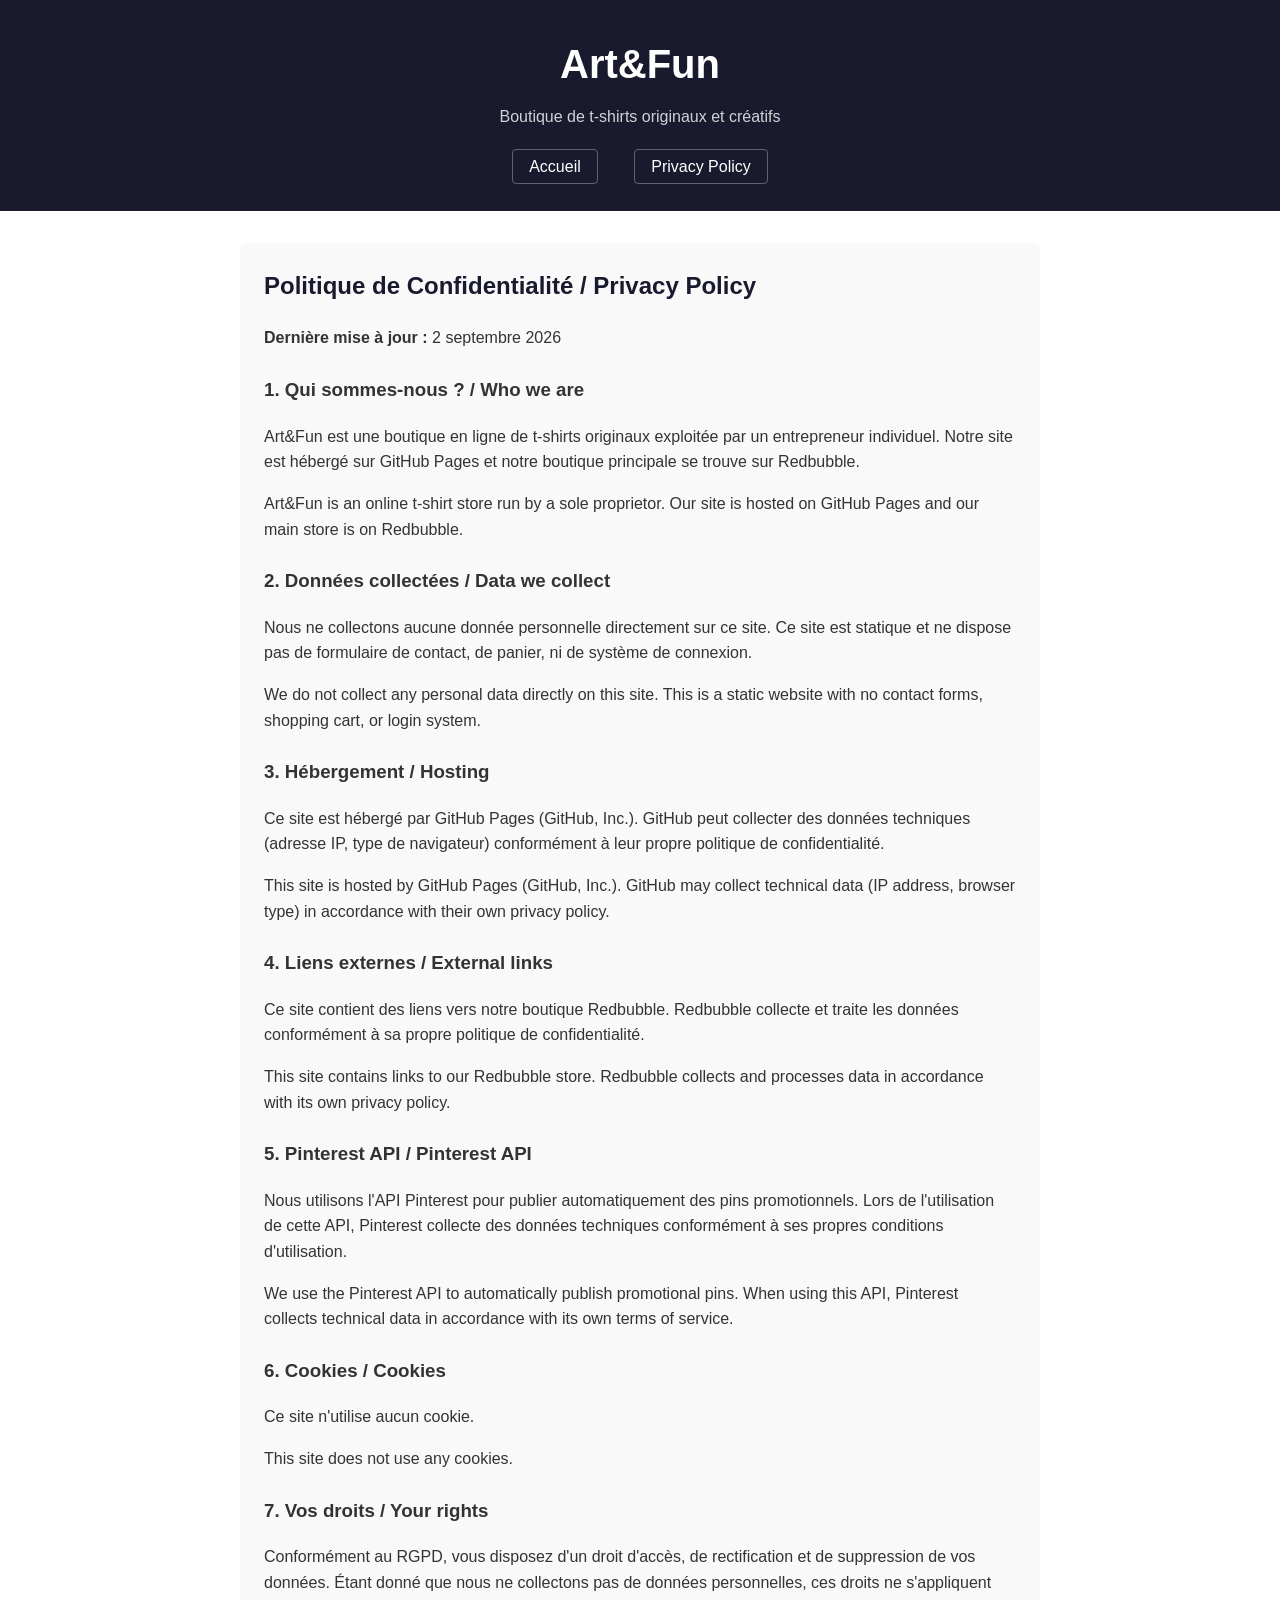
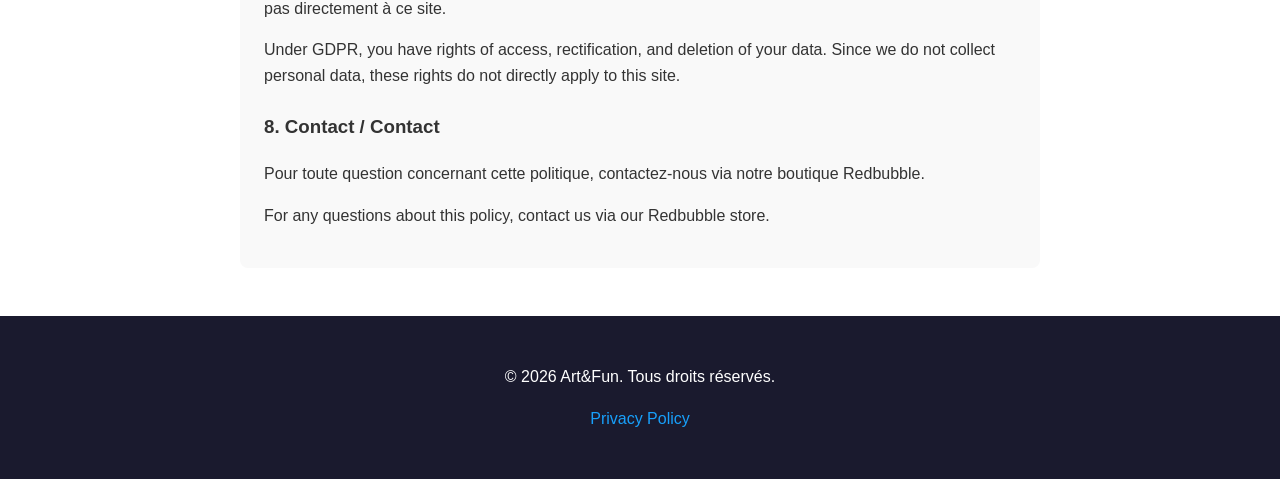
==== privacy.html @ b07b4be9 "Initial commit: Art&Fun website with privacy policy" ====
<!DOCTYPE html>
<html lang="fr">
<head>
    <meta charset="UTF-8">
    <meta name="viewport" content="width=device-width, initial-scale=1.0">
    <title>Privacy Policy — Art&Fun</title>
    <link rel="stylesheet" href="style.css">
</head>
<body>
    <header>
        <h1>Art&Fun</h1>
        <p>Boutique de t-shirts originaux et créatifs</p>
        <nav>
            <a href="index.html">Accueil</a>
            <a href="privacy.html">Privacy Policy</a>
        </nav>
    </header>
    <main>
        <section>
            <h2>Politique de Confidentialité / Privacy Policy</h2>
            <p><strong>Dernière mise à jour :</strong> 2 septembre 2026</p>

            <h3>1. Qui sommes-nous ? / Who we are</h3>
            <p>Art&Fun est une boutique en ligne de t-shirts originaux exploitée par un entrepreneur individuel. Notre site est hébergé sur GitHub Pages et notre boutique principale se trouve sur Redbubble.</p>
            <p>Art&Fun is an online t-shirt store run by a sole proprietor. Our site is hosted on GitHub Pages and our main store is on Redbubble.</p>

            <h3>2. Données collectées / Data we collect</h3>
            <p>Nous ne collectons aucune donnée personnelle directement sur ce site. Ce site est statique et ne dispose pas de formulaire de contact, de panier, ni de système de connexion.</p>
            <p>We do not collect any personal data directly on this site. This is a static website with no contact forms, shopping cart, or login system.</p>

            <h3>3. Hébergement / Hosting</h3>
            <p>Ce site est hébergé par GitHub Pages (GitHub, Inc.). GitHub peut collecter des données techniques (adresse IP, type de navigateur) conformément à leur propre politique de confidentialité.</p>
            <p>This site is hosted by GitHub Pages (GitHub, Inc.). GitHub may collect technical data (IP address, browser type) in accordance with their own privacy policy.</p>

            <h3>4. Liens externes / External links</h3>
            <p>Ce site contient des liens vers notre boutique Redbubble. Redbubble collecte et traite les données conformément à sa propre politique de confidentialité.</p>
            <p>This site contains links to our Redbubble store. Redbubble collects and processes data in accordance with its own privacy policy.</p>

            <h3>5. Pinterest API / Pinterest API</h3>
            <p>Nous utilisons l'API Pinterest pour publier automatiquement des pins promotionnels. Lors de l'utilisation de cette API, Pinterest collecte des données techniques conformément à ses propres conditions d'utilisation.</p>
            <p>We use the Pinterest API to automatically publish promotional pins. When using this API, Pinterest collects technical data in accordance with its own terms of service.</p>

            <h3>6. Cookies / Cookies</h3>
            <p>Ce site n'utilise aucun cookie.</p>
            <p>This site does not use any cookies.</p>

            <h3>7. Vos droits / Your rights</h3>
            <p>Conformément au RGPD, vous disposez d'un droit d'accès, de rectification et de suppression de vos données. Étant donné que nous ne collectons pas de données personnelles, ces droits ne s'appliquent pas directement à ce site.</p>
            <p>Under GDPR, you have rights of access, rectification, and deletion of your data. Since we do not collect personal data, these rights do not directly apply to this site.</p>

            <h3>8. Contact / Contact</h3>
            <p>Pour toute question concernant cette politique, contactez-nous via notre boutique Redbubble.</p>
            <p>For any questions about this policy, contact us via our Redbubble store.</p>
        </section>
    </main>
    <footer>
        <p>© 2026 Art&Fun. Tous droits réservés.</p>
        <p><a href="privacy.html">Privacy Policy</a></p>
    </footer>
</body>
</html>
---- style.css ----
body {
    font-family: 'Segoe UI', Tahoma, Geneva, Verdana, sans-serif;
    margin: 0;
    padding: 0;
    line-height: 1.6;
    color: #333;
}

header {
    background: #1a1a2e;
    color: white;
    padding: 2rem;
    text-align: center;
}

header h1 {
    margin: 0;
    font-size: 2.5rem;
}

header p {
    margin: 0.5rem 0 0;
    opacity: 0.8;
}

nav {
    margin-top: 1.5rem;
}

nav a {
    color: white;
    text-decoration: none;
    margin: 0 1rem;
    padding: 0.5rem 1rem;
    border: 1px solid rgba(255,255,255,0.3);
    border-radius: 4px;
    transition: all 0.3s;
}

nav a:hover {
    background: rgba(255,255,255,0.2);
}

main {
    max-width: 800px;
    margin: 2rem auto;
    padding: 0 1rem;
}

section {
    margin-bottom: 2rem;
    padding: 1.5rem;
    background: #f9f9f9;
    border-radius: 8px;
}

section h2 {
    color: #1a1a2e;
    margin-top: 0;
}

section h3 {
    color: #333;
    margin-top: 1.5rem;
}

a {
    color: #18a0fb;
    text-decoration: none;
}

a:hover {
    text-decoration: underline;
}

footer {
    text-align: center;
    padding: 2rem;
    background: #1a1a2e;
    color: white;
    margin-top: 3rem;
}

footer a {
    color: #18a0fb;
}
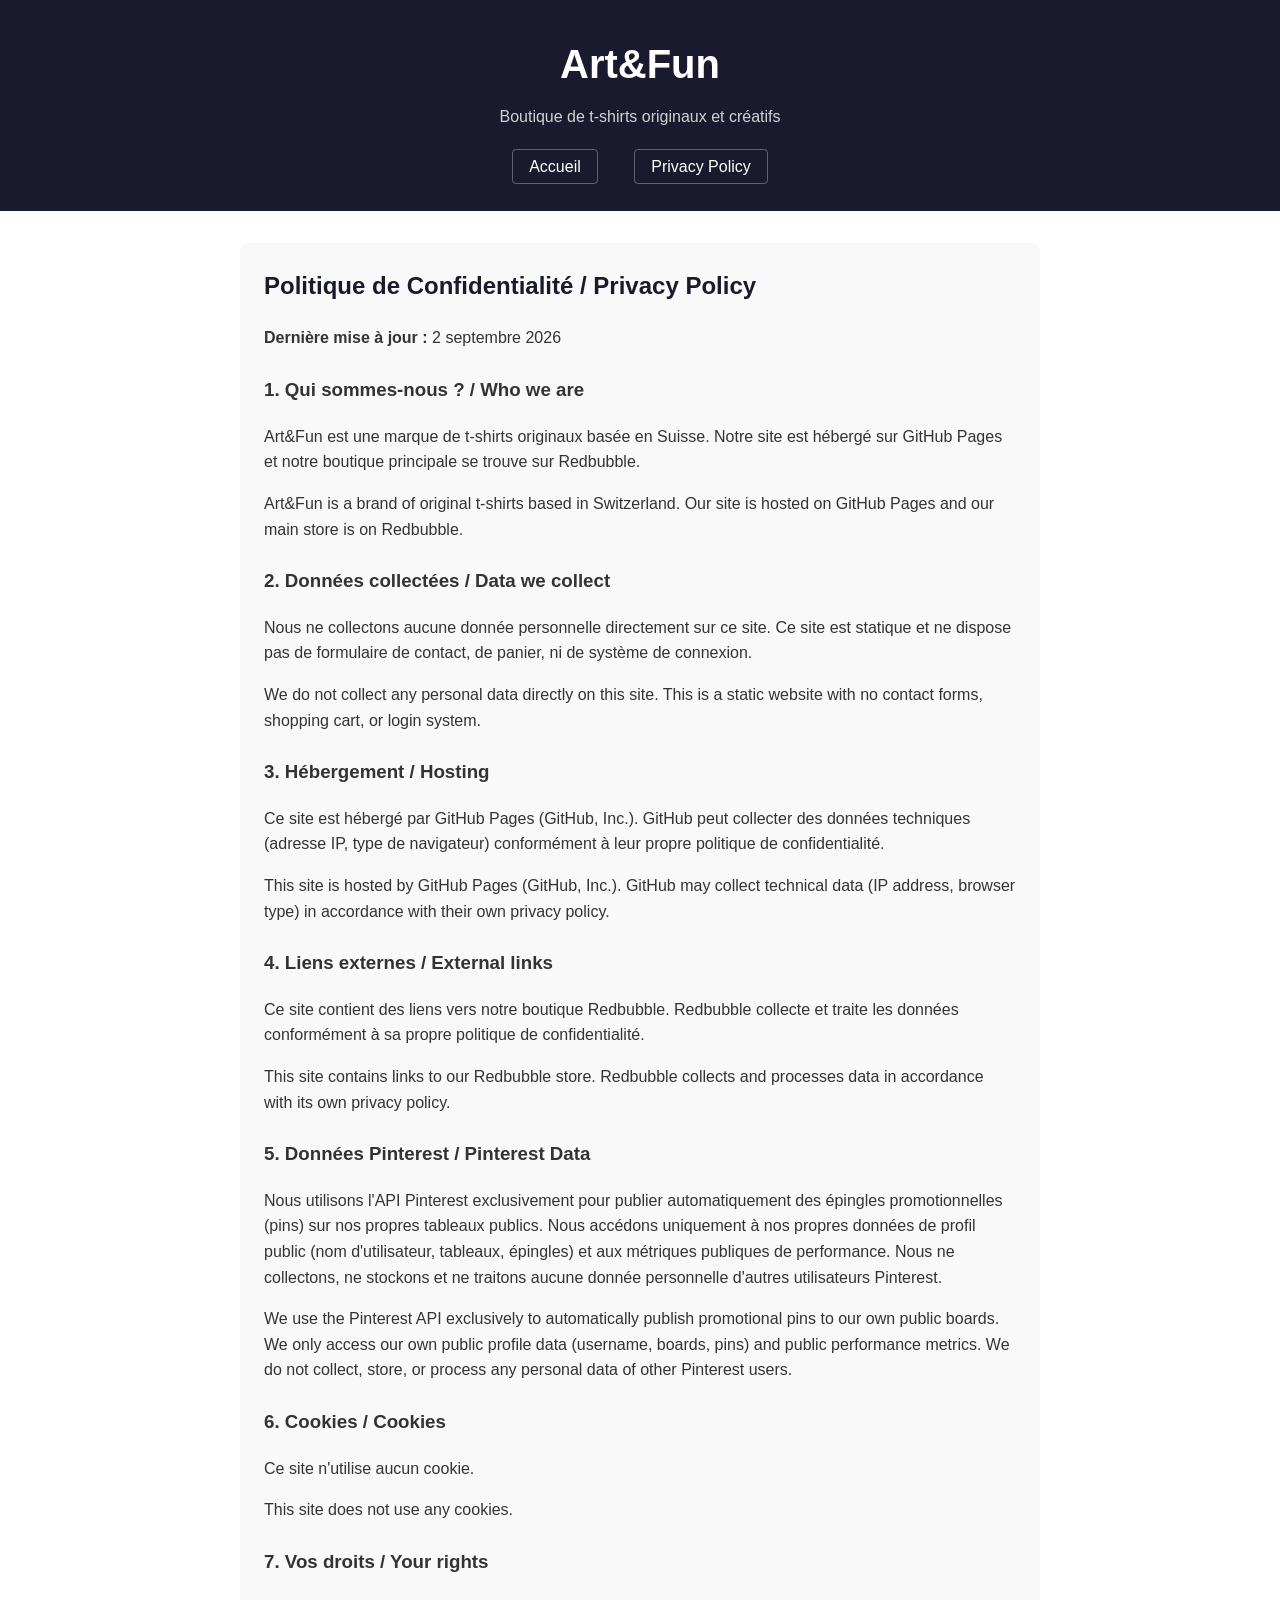
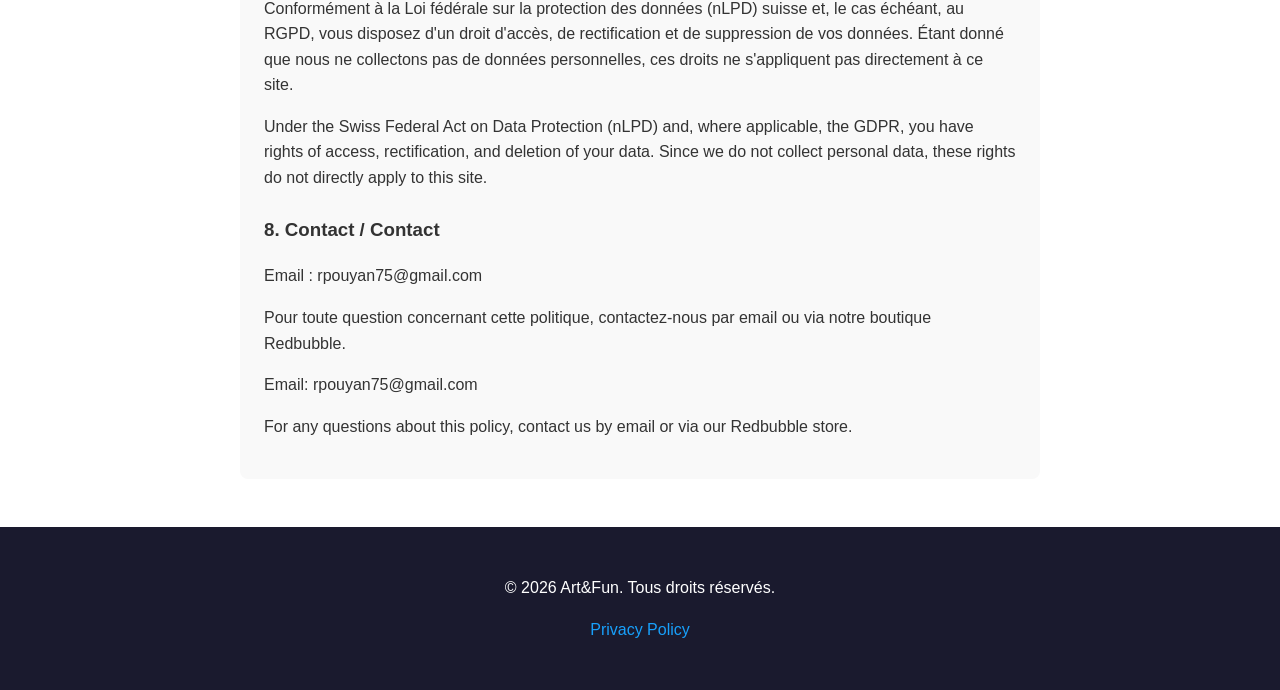
==== commit c783797b: "Update privacy policy: add email, nLPD, detailed Pinterest data section" ====
--- a/privacy.html
+++ b/privacy.html
@@ -21,8 +21,8 @@
             <p><strong>Dernière mise à jour :</strong> 2 septembre 2026</p>
 
             <h3>1. Qui sommes-nous ? / Who we are</h3>
-            <p>Art&Fun est une boutique en ligne de t-shirts originaux exploitée par un entrepreneur individuel. Notre site est hébergé sur GitHub Pages et notre boutique principale se trouve sur Redbubble.</p>
-            <p>Art&Fun is an online t-shirt store run by a sole proprietor. Our site is hosted on GitHub Pages and our main store is on Redbubble.</p>
+            <p>Art&Fun est une marque de t-shirts originaux basée en Suisse. Notre site est hébergé sur GitHub Pages et notre boutique principale se trouve sur Redbubble.</p>
+            <p>Art&Fun is a brand of original t-shirts based in Switzerland. Our site is hosted on GitHub Pages and our main store is on Redbubble.</p>
 
             <h3>2. Données collectées / Data we collect</h3>
             <p>Nous ne collectons aucune donnée personnelle directement sur ce site. Ce site est statique et ne dispose pas de formulaire de contact, de panier, ni de système de connexion.</p>
@@ -36,21 +36,23 @@
             <p>Ce site contient des liens vers notre boutique Redbubble. Redbubble collecte et traite les données conformément à sa propre politique de confidentialité.</p>
             <p>This site contains links to our Redbubble store. Redbubble collects and processes data in accordance with its own privacy policy.</p>
 
-            <h3>5. Pinterest API / Pinterest API</h3>
-            <p>Nous utilisons l'API Pinterest pour publier automatiquement des pins promotionnels. Lors de l'utilisation de cette API, Pinterest collecte des données techniques conformément à ses propres conditions d'utilisation.</p>
-            <p>We use the Pinterest API to automatically publish promotional pins. When using this API, Pinterest collects technical data in accordance with its own terms of service.</p>
+            <h3>5. Données Pinterest / Pinterest Data</h3>
+            <p>Nous utilisons l'API Pinterest exclusivement pour publier automatiquement des épingles promotionnelles (pins) sur nos propres tableaux publics. Nous accédons uniquement à nos propres données de profil public (nom d'utilisateur, tableaux, épingles) et aux métriques publiques de performance. Nous ne collectons, ne stockons et ne traitons aucune donnée personnelle d'autres utilisateurs Pinterest.</p>
+            <p>We use the Pinterest API exclusively to automatically publish promotional pins to our own public boards. We only access our own public profile data (username, boards, pins) and public performance metrics. We do not collect, store, or process any personal data of other Pinterest users.</p>
 
             <h3>6. Cookies / Cookies</h3>
             <p>Ce site n'utilise aucun cookie.</p>
             <p>This site does not use any cookies.</p>
 
             <h3>7. Vos droits / Your rights</h3>
-            <p>Conformément au RGPD, vous disposez d'un droit d'accès, de rectification et de suppression de vos données. Étant donné que nous ne collectons pas de données personnelles, ces droits ne s'appliquent pas directement à ce site.</p>
-            <p>Under GDPR, you have rights of access, rectification, and deletion of your data. Since we do not collect personal data, these rights do not directly apply to this site.</p>
+            <p>Conformément à la Loi fédérale sur la protection des données (nLPD) suisse et, le cas échéant, au RGPD, vous disposez d'un droit d'accès, de rectification et de suppression de vos données. Étant donné que nous ne collectons pas de données personnelles, ces droits ne s'appliquent pas directement à ce site.</p>
+            <p>Under the Swiss Federal Act on Data Protection (nLPD) and, where applicable, the GDPR, you have rights of access, rectification, and deletion of your data. Since we do not collect personal data, these rights do not directly apply to this site.</p>
 
             <h3>8. Contact / Contact</h3>
-            <p>Pour toute question concernant cette politique, contactez-nous via notre boutique Redbubble.</p>
-            <p>For any questions about this policy, contact us via our Redbubble store.</p>
+            <p>Email : rpouyan75@gmail.com</p>
+            <p>Pour toute question concernant cette politique, contactez-nous par email ou via notre boutique Redbubble.</p>
+            <p>Email: rpouyan75@gmail.com</p>
+            <p>For any questions about this policy, contact us by email or via our Redbubble store.</p>
         </section>
     </main>
     <footer>
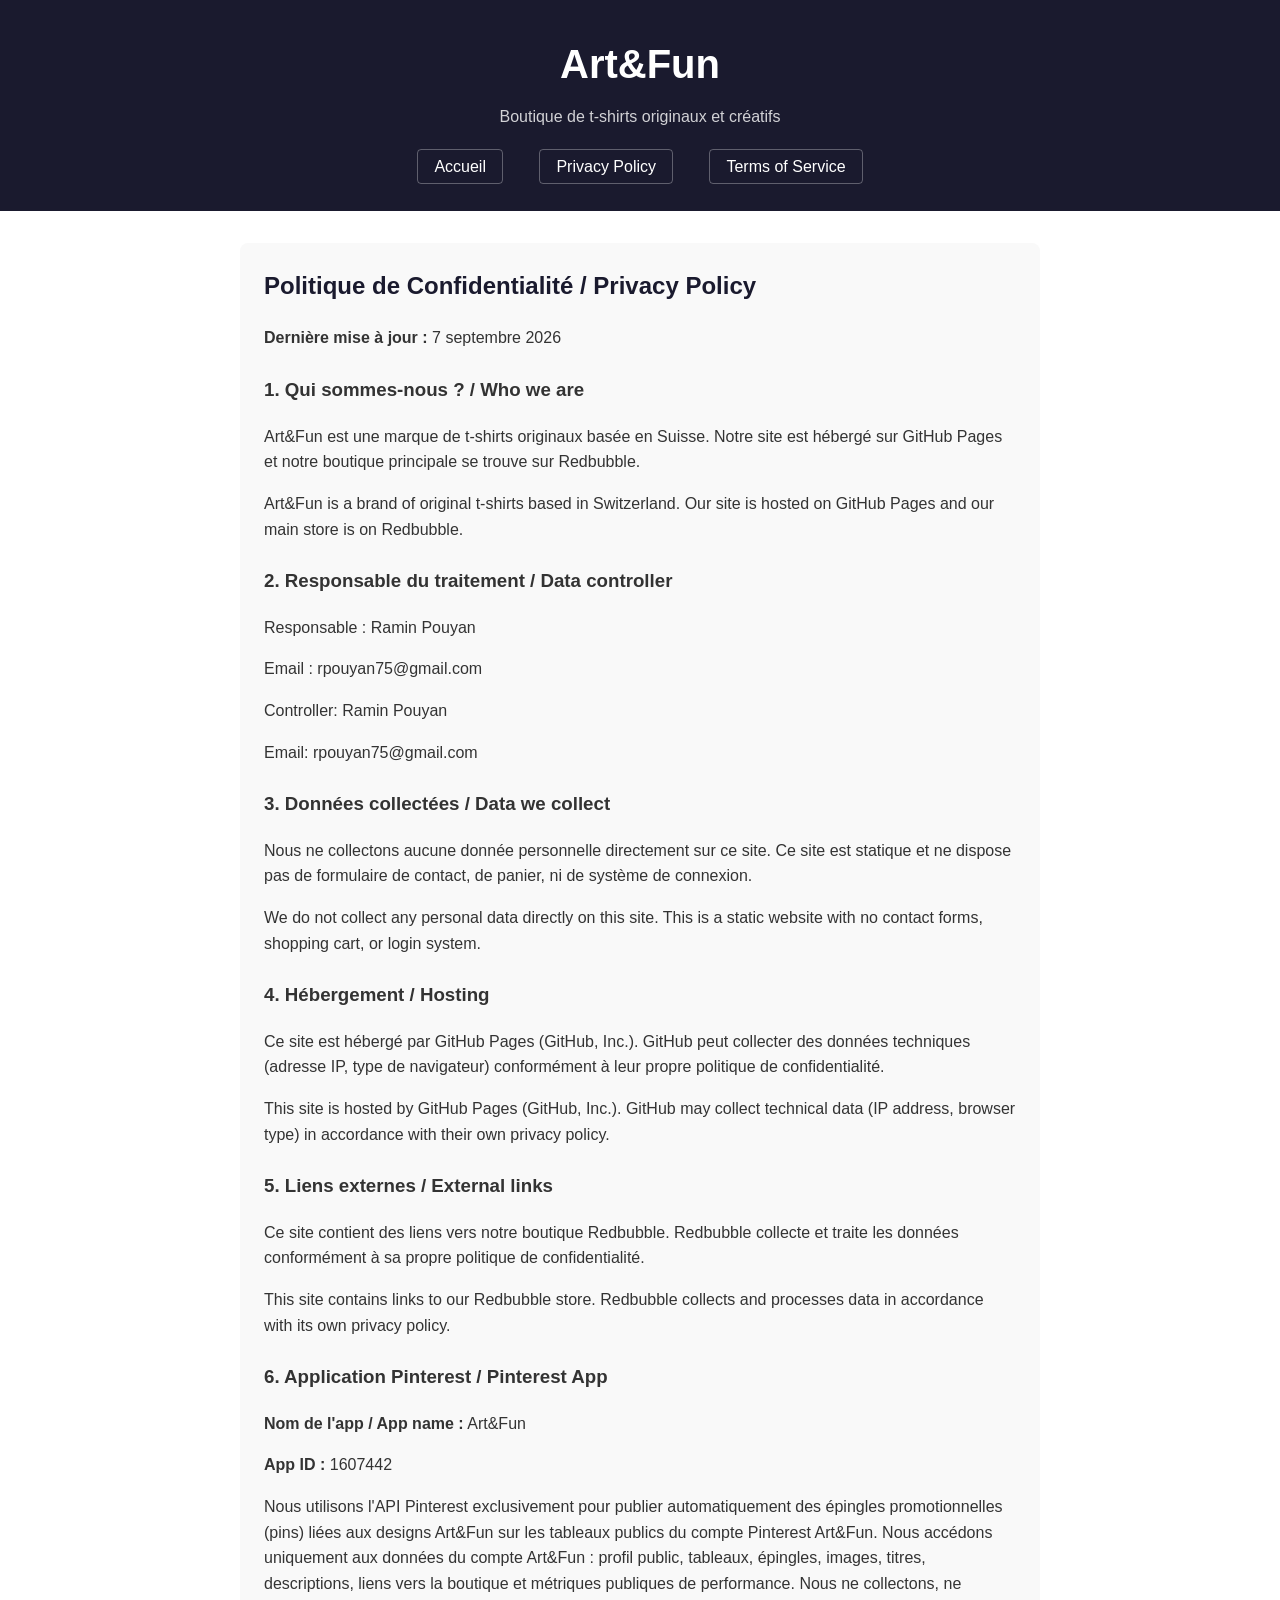
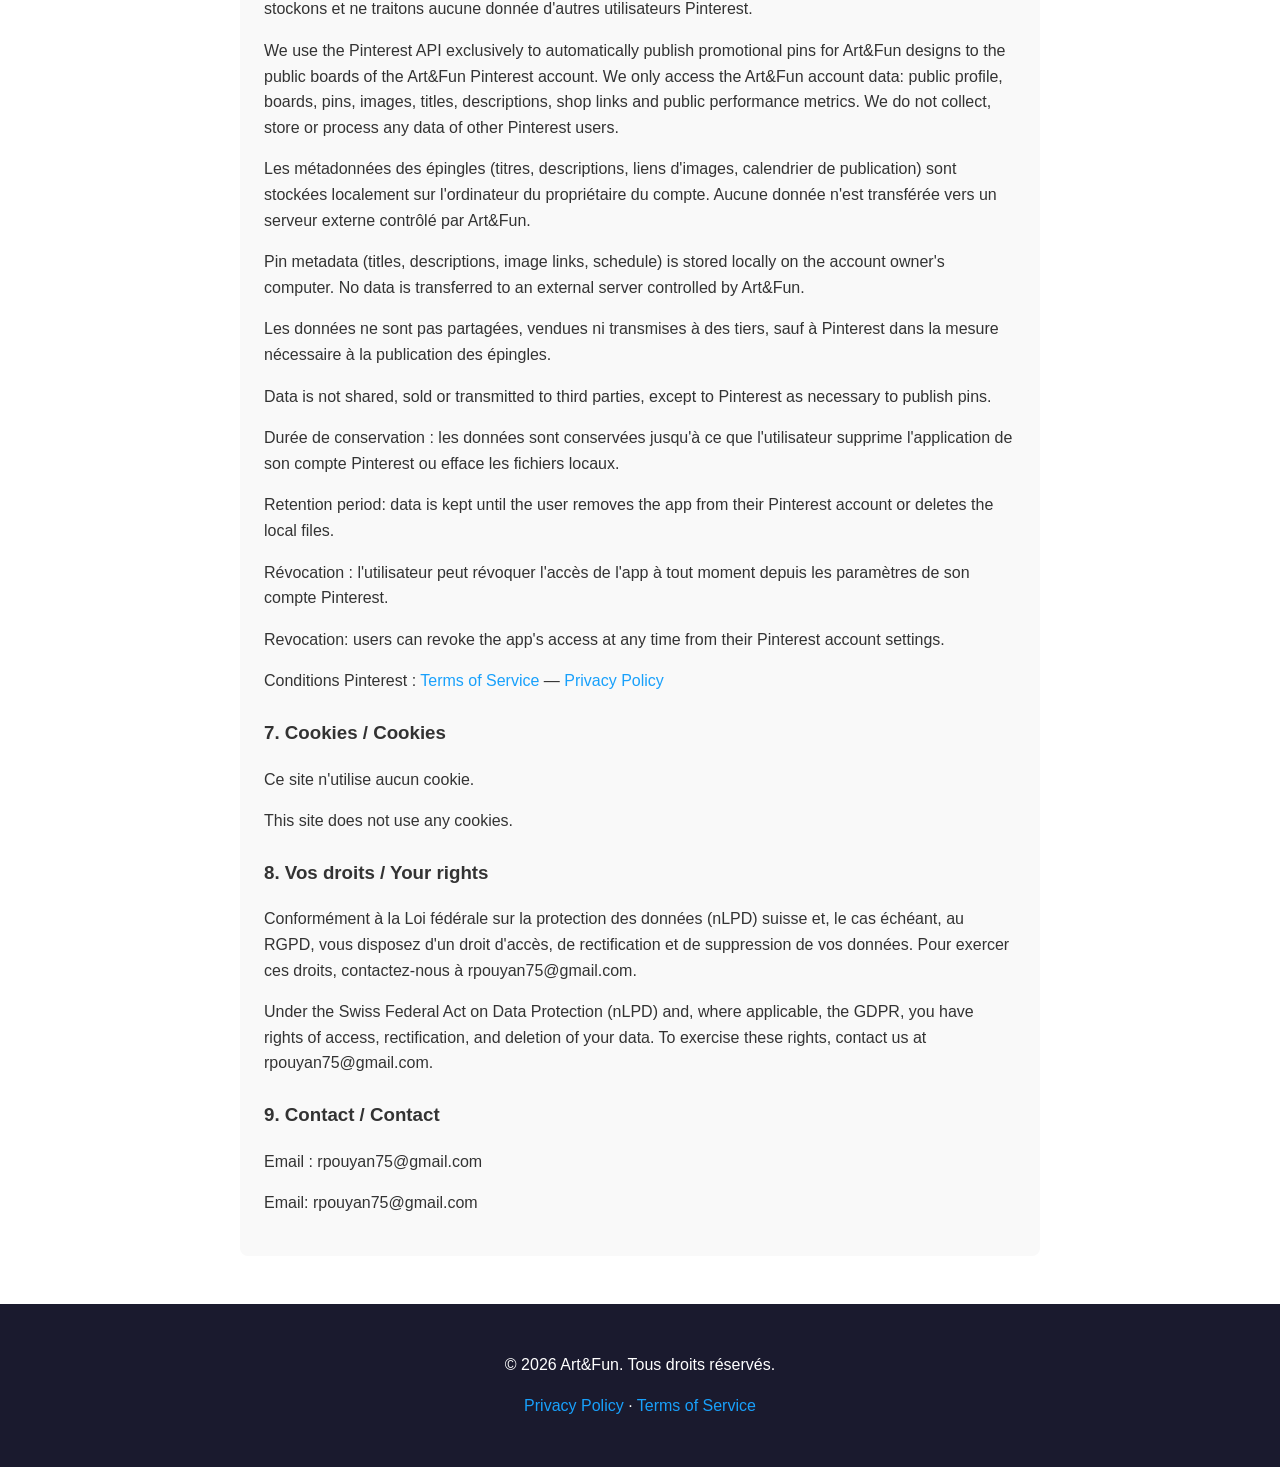
==== commit 2deffbcb: "Mise à jour privacy/terms pour Pinterest API app Art&Fun" ====
--- a/privacy.html
+++ b/privacy.html
@@ -13,51 +13,67 @@
         <nav>
             <a href="index.html">Accueil</a>
             <a href="privacy.html">Privacy Policy</a>
+            <a href="terms.html">Terms of Service</a>
         </nav>
     </header>
     <main>
         <section>
             <h2>Politique de Confidentialité / Privacy Policy</h2>
-            <p><strong>Dernière mise à jour :</strong> 2 septembre 2026</p>
+            <p><strong>Dernière mise à jour :</strong> 7 septembre 2026</p>
 
             <h3>1. Qui sommes-nous ? / Who we are</h3>
             <p>Art&Fun est une marque de t-shirts originaux basée en Suisse. Notre site est hébergé sur GitHub Pages et notre boutique principale se trouve sur Redbubble.</p>
             <p>Art&Fun is a brand of original t-shirts based in Switzerland. Our site is hosted on GitHub Pages and our main store is on Redbubble.</p>
 
-            <h3>2. Données collectées / Data we collect</h3>
+            <h3>2. Responsable du traitement / Data controller</h3>
+            <p>Responsable : Ramin Pouyan</p>
+            <p>Email : rpouyan75@gmail.com</p>
+            <p>Controller: Ramin Pouyan</p>
+            <p>Email: rpouyan75@gmail.com</p>
+
+            <h3>3. Données collectées / Data we collect</h3>
             <p>Nous ne collectons aucune donnée personnelle directement sur ce site. Ce site est statique et ne dispose pas de formulaire de contact, de panier, ni de système de connexion.</p>
             <p>We do not collect any personal data directly on this site. This is a static website with no contact forms, shopping cart, or login system.</p>
 
-            <h3>3. Hébergement / Hosting</h3>
+            <h3>4. Hébergement / Hosting</h3>
             <p>Ce site est hébergé par GitHub Pages (GitHub, Inc.). GitHub peut collecter des données techniques (adresse IP, type de navigateur) conformément à leur propre politique de confidentialité.</p>
             <p>This site is hosted by GitHub Pages (GitHub, Inc.). GitHub may collect technical data (IP address, browser type) in accordance with their own privacy policy.</p>
 
-            <h3>4. Liens externes / External links</h3>
+            <h3>5. Liens externes / External links</h3>
             <p>Ce site contient des liens vers notre boutique Redbubble. Redbubble collecte et traite les données conformément à sa propre politique de confidentialité.</p>
             <p>This site contains links to our Redbubble store. Redbubble collects and processes data in accordance with its own privacy policy.</p>
 
-            <h3>5. Données Pinterest / Pinterest Data</h3>
-            <p>Nous utilisons l'API Pinterest exclusivement pour publier automatiquement des épingles promotionnelles (pins) sur nos propres tableaux publics. Nous accédons uniquement à nos propres données de profil public (nom d'utilisateur, tableaux, épingles) et aux métriques publiques de performance. Nous ne collectons, ne stockons et ne traitons aucune donnée personnelle d'autres utilisateurs Pinterest.</p>
-            <p>We use the Pinterest API exclusively to automatically publish promotional pins to our own public boards. We only access our own public profile data (username, boards, pins) and public performance metrics. We do not collect, store, or process any personal data of other Pinterest users.</p>
+            <h3>6. Application Pinterest / Pinterest App</h3>
+            <p><strong>Nom de l'app / App name :</strong> Art&Fun</p>
+            <p><strong>App ID :</strong> 1607442</p>
+            <p>Nous utilisons l'API Pinterest exclusivement pour publier automatiquement des épingles promotionnelles (pins) liées aux designs Art&Fun sur les tableaux publics du compte Pinterest Art&Fun. Nous accédons uniquement aux données du compte Art&Fun : profil public, tableaux, épingles, images, titres, descriptions, liens vers la boutique et métriques publiques de performance. Nous ne collectons, ne stockons et ne traitons aucune donnée d'autres utilisateurs Pinterest.</p>
+            <p>We use the Pinterest API exclusively to automatically publish promotional pins for Art&Fun designs to the public boards of the Art&Fun Pinterest account. We only access the Art&Fun account data: public profile, boards, pins, images, titles, descriptions, shop links and public performance metrics. We do not collect, store or process any data of other Pinterest users.</p>
+            <p>Les métadonnées des épingles (titres, descriptions, liens d'images, calendrier de publication) sont stockées localement sur l'ordinateur du propriétaire du compte. Aucune donnée n'est transférée vers un serveur externe contrôlé par Art&Fun.</p>
+            <p>Pin metadata (titles, descriptions, image links, schedule) is stored locally on the account owner's computer. No data is transferred to an external server controlled by Art&Fun.</p>
+            <p>Les données ne sont pas partagées, vendues ni transmises à des tiers, sauf à Pinterest dans la mesure nécessaire à la publication des épingles.</p>
+            <p>Data is not shared, sold or transmitted to third parties, except to Pinterest as necessary to publish pins.</p>
+            <p>Durée de conservation : les données sont conservées jusqu'à ce que l'utilisateur supprime l'application de son compte Pinterest ou efface les fichiers locaux.</p>
+            <p>Retention period: data is kept until the user removes the app from their Pinterest account or deletes the local files.</p>
+            <p>Révocation : l'utilisateur peut révoquer l'accès de l'app à tout moment depuis les paramètres de son compte Pinterest.</p>
+            <p>Revocation: users can revoke the app's access at any time from their Pinterest account settings.</p>
+            <p>Conditions Pinterest : <a href="https://policy.pinterest.com/en/terms-of-service" target="_blank">Terms of Service</a> — <a href="https://policy.pinterest.com/en/privacy-policy" target="_blank">Privacy Policy</a></p>
 
-            <h3>6. Cookies / Cookies</h3>
+            <h3>7. Cookies / Cookies</h3>
             <p>Ce site n'utilise aucun cookie.</p>
             <p>This site does not use any cookies.</p>
 
-            <h3>7. Vos droits / Your rights</h3>
-            <p>Conformément à la Loi fédérale sur la protection des données (nLPD) suisse et, le cas échéant, au RGPD, vous disposez d'un droit d'accès, de rectification et de suppression de vos données. Étant donné que nous ne collectons pas de données personnelles, ces droits ne s'appliquent pas directement à ce site.</p>
-            <p>Under the Swiss Federal Act on Data Protection (nLPD) and, where applicable, the GDPR, you have rights of access, rectification, and deletion of your data. Since we do not collect personal data, these rights do not directly apply to this site.</p>
+            <h3>8. Vos droits / Your rights</h3>
+            <p>Conformément à la Loi fédérale sur la protection des données (nLPD) suisse et, le cas échéant, au RGPD, vous disposez d'un droit d'accès, de rectification et de suppression de vos données. Pour exercer ces droits, contactez-nous à rpouyan75@gmail.com.</p>
+            <p>Under the Swiss Federal Act on Data Protection (nLPD) and, where applicable, the GDPR, you have rights of access, rectification, and deletion of your data. To exercise these rights, contact us at rpouyan75@gmail.com.</p>
 
-            <h3>8. Contact / Contact</h3>
+            <h3>9. Contact / Contact</h3>
             <p>Email : rpouyan75@gmail.com</p>
-            <p>Pour toute question concernant cette politique, contactez-nous par email ou via notre boutique Redbubble.</p>
             <p>Email: rpouyan75@gmail.com</p>
-            <p>For any questions about this policy, contact us by email or via our Redbubble store.</p>
         </section>
     </main>
     <footer>
         <p>© 2026 Art&Fun. Tous droits réservés.</p>
-        <p><a href="privacy.html">Privacy Policy</a></p>
+        <p><a href="privacy.html">Privacy Policy</a> · <a href="terms.html">Terms of Service</a></p>
     </footer>
 </body>
 </html>
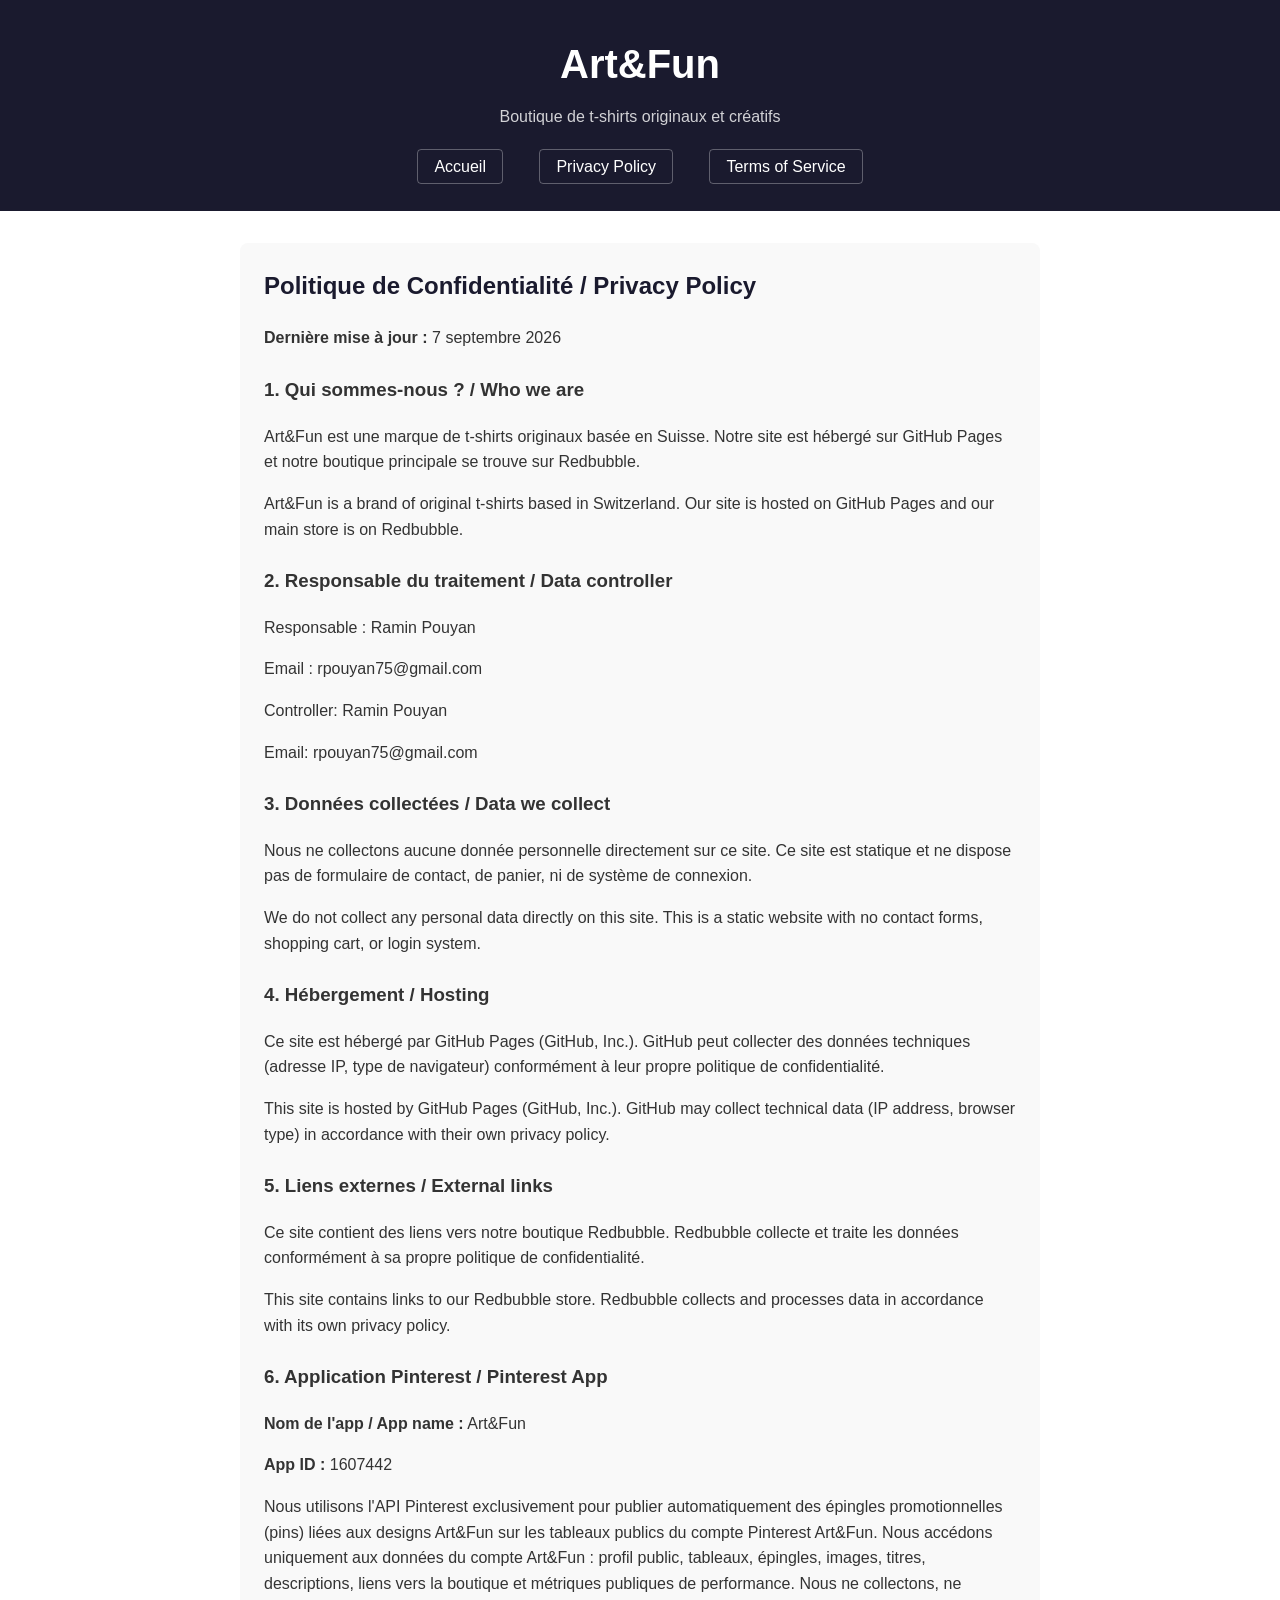
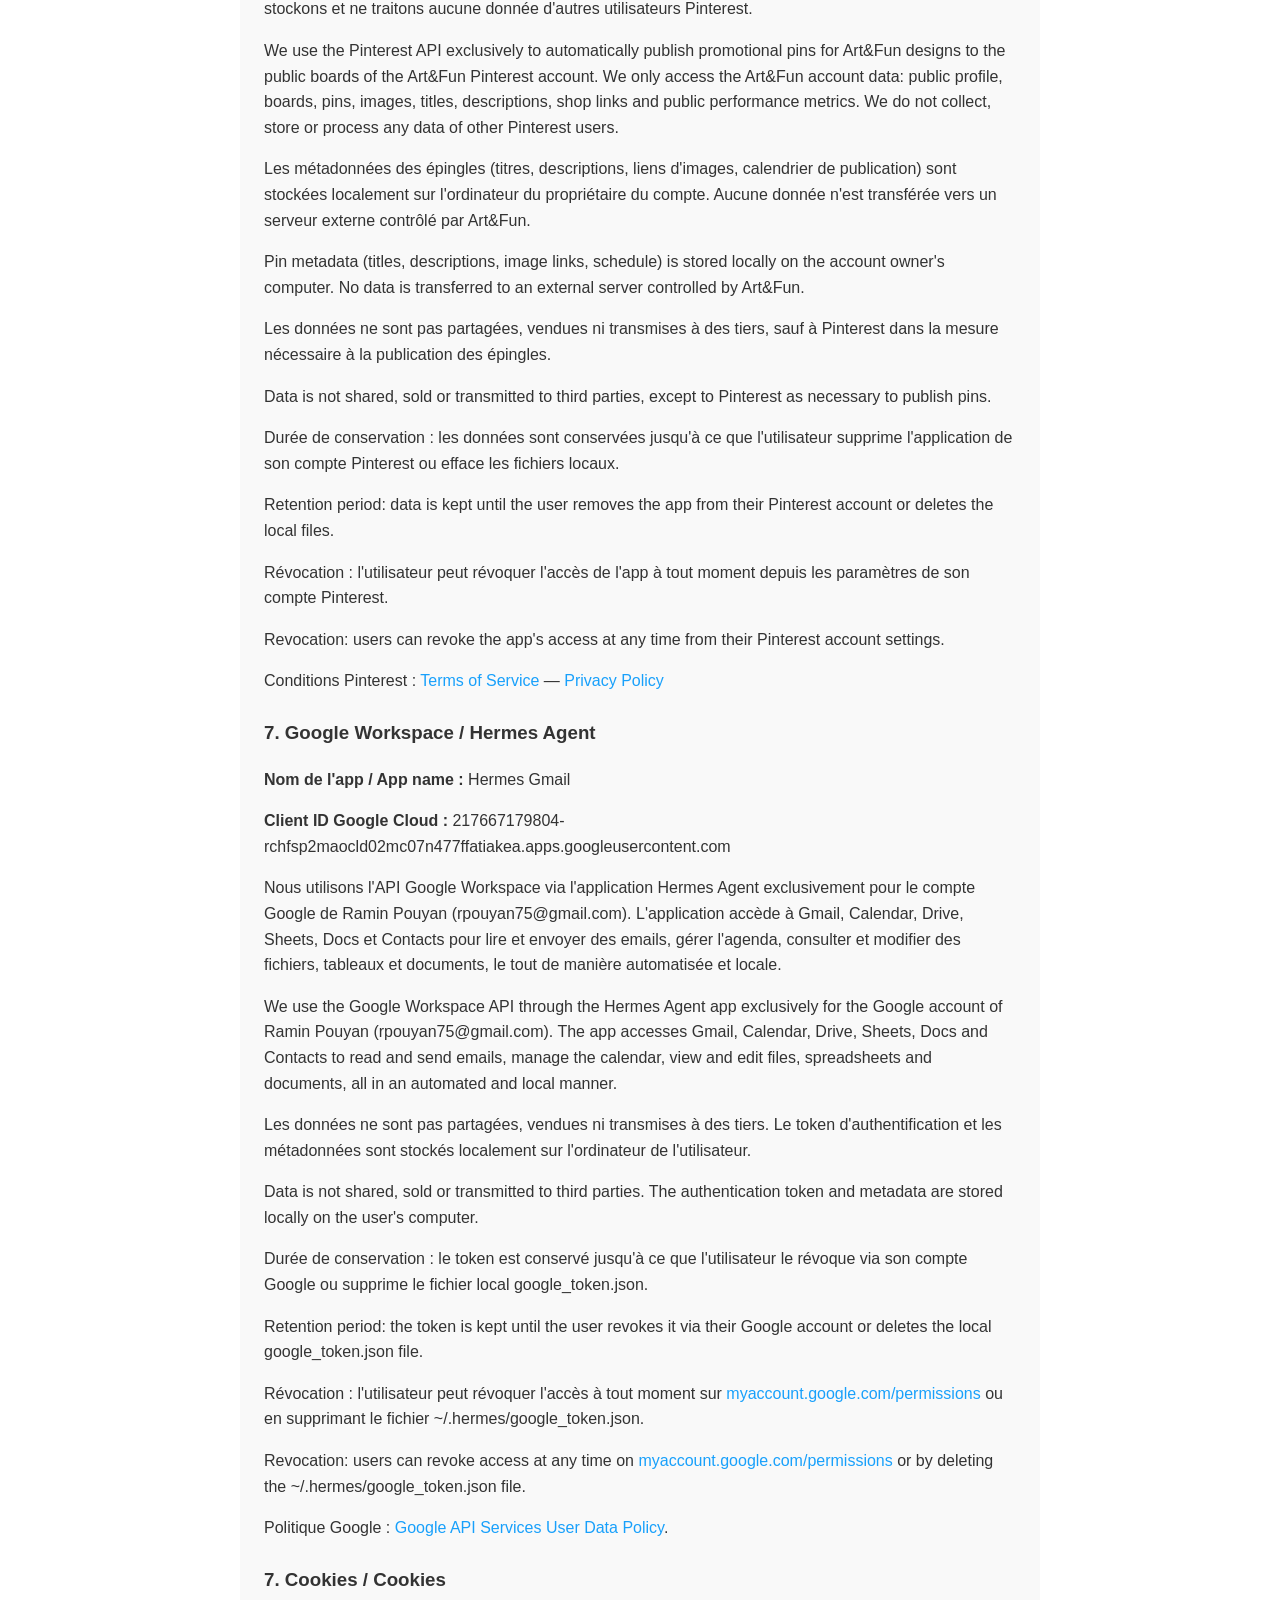
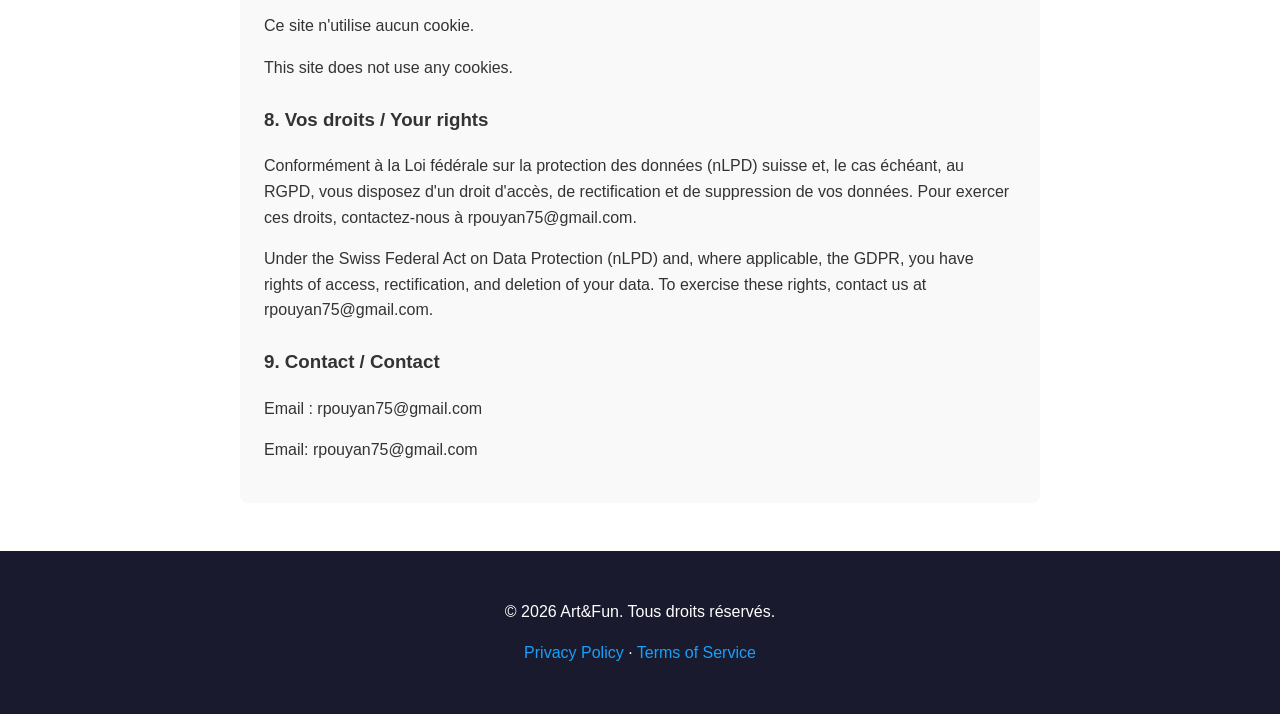
==== commit 07ddf4dc: "Ajout section Google Workspace / Hermes Agent dans privacy, terms et index" ====
--- a/privacy.html
+++ b/privacy.html
@@ -58,6 +58,19 @@
             <p>Revocation: users can revoke the app's access at any time from their Pinterest account settings.</p>
             <p>Conditions Pinterest : <a href="https://policy.pinterest.com/en/terms-of-service" target="_blank">Terms of Service</a> — <a href="https://policy.pinterest.com/en/privacy-policy" target="_blank">Privacy Policy</a></p>
 
+            <h3>7. Google Workspace / Hermes Agent</h3>
+            <p><strong>Nom de l'app / App name :</strong> Hermes Gmail</p>
+            <p><strong>Client ID Google Cloud :</strong> 217667179804-rchfsp2maocld02mc07n477ffatiakea.apps.googleusercontent.com</p>
+            <p>Nous utilisons l'API Google Workspace via l'application Hermes Agent exclusivement pour le compte Google de Ramin Pouyan (rpouyan75@gmail.com). L'application accède à Gmail, Calendar, Drive, Sheets, Docs et Contacts pour lire et envoyer des emails, gérer l'agenda, consulter et modifier des fichiers, tableaux et documents, le tout de manière automatisée et locale.</p>
+            <p>We use the Google Workspace API through the Hermes Agent app exclusively for the Google account of Ramin Pouyan (rpouyan75@gmail.com). The app accesses Gmail, Calendar, Drive, Sheets, Docs and Contacts to read and send emails, manage the calendar, view and edit files, spreadsheets and documents, all in an automated and local manner.</p>
+            <p>Les données ne sont pas partagées, vendues ni transmises à des tiers. Le token d'authentification et les métadonnées sont stockés localement sur l'ordinateur de l'utilisateur.</p>
+            <p>Data is not shared, sold or transmitted to third parties. The authentication token and metadata are stored locally on the user's computer.</p>
+            <p>Durée de conservation : le token est conservé jusqu'à ce que l'utilisateur le révoque via son compte Google ou supprime le fichier local google_token.json.</p>
+            <p>Retention period: the token is kept until the user revokes it via their Google account or deletes the local google_token.json file.</p>
+            <p>Révocation : l'utilisateur peut révoquer l'accès à tout moment sur <a href="https://myaccount.google.com/permissions" target="_blank">myaccount.google.com/permissions</a> ou en supprimant le fichier ~/.hermes/google_token.json.</p>
+            <p>Revocation: users can revoke access at any time on <a href="https://myaccount.google.com/permissions" target="_blank">myaccount.google.com/permissions</a> or by deleting the ~/.hermes/google_token.json file.</p>
+            <p>Politique Google : <a href="https://developers.google.com/terms/api-services-user-data-policy" target="_blank">Google API Services User Data Policy</a>.</p>
+
             <h3>7. Cookies / Cookies</h3>
             <p>Ce site n'utilise aucun cookie.</p>
             <p>This site does not use any cookies.</p>
